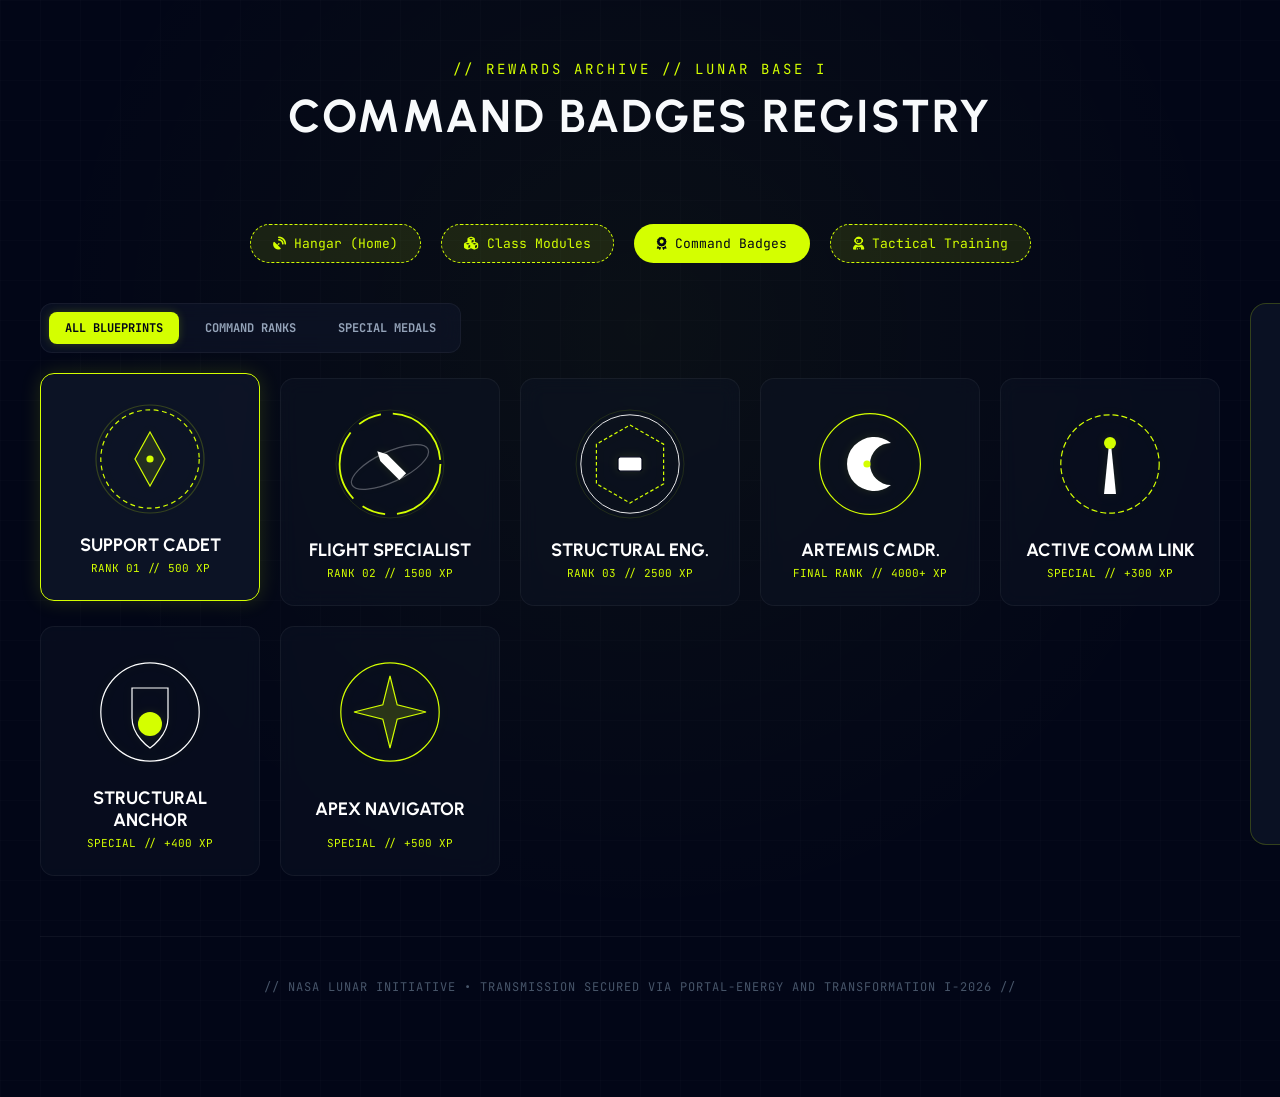
==== badges.html @ 54959a4d "Add files via upload" ====
<!DOCTYPE html>
<html lang="en">
<head>
    <meta charset="UTF-8">
    <meta name="viewport" content="width=device-width, initial-scale=1.0">
    <title>Energy and Transformation I - Command Badges</title>
    <link rel="preconnect" href="https://fonts.googleapis.com">
    <link rel="preconnect" href="https://fonts.gstatic.com" crossorigin>
    <link href="https://fonts.googleapis.com/css2?family=Urbanist:wght@400;500;700&family=JetBrains+Mono:wght@400;700&display=swap" rel="stylesheet">
    <link rel="stylesheet" href="https://cdnjs.cloudflare.com/ajax/libs/font-awesome/6.5.1/css/all.min.css">
    <link rel="stylesheet" href="style.css">
    <style>
        /* Specific adjustments to adapt the interactive showcase layout to style.css */
        .navbar {
            display: flex;
            gap: 20px;
            margin-bottom: 40px;
            z-index: 10;
        }

        /* Showcase layout split */
        .showcase-container {
            display: grid;
            grid-template-columns: 1fr 380px;
            gap: 30px;
            width: 100%;
            max-width: 1200px;
            z-index: 1;
            margin-bottom: 60px;
        }

        @media (max-width: 968px) {
            .showcase-container {
                grid-template-columns: 1fr;
            }
        }

        /* Dynamic Filter Navigation bar */
        .filter-bar {
            display: flex;
            gap: 10px;
            margin-bottom: 25px;
            background: rgba(15, 23, 42, 0.6);
            padding: 8px;
            border-radius: 12px;
            border: 1px solid rgba(255, 255, 255, 0.05);
            width: fit-content;
            backdrop-filter: blur(10px);
        }

        .filter-btn {
            background: transparent;
            border: none;
            color: #94a3b8;
            padding: 8px 16px;
            font-family: 'JetBrains Mono', monospace;
            font-size: 12px;
            font-weight: bold;
            text-transform: uppercase;
            cursor: pointer;
            border-radius: 8px;
            transition: all 0.3s ease;
        }

        .filter-btn:hover {
            color: #f8fafc;
        }

        .filter-btn.active {
            background: #d4ff00;
            color: #020617;
            box-shadow: 0 0 10px rgba(212, 255, 0, 0.2);
        }

        /* Badge grid display */
        .badge-grid {
            display: grid;
            grid-template-columns: repeat(auto-fit, minmax(220px, 1fr));
            gap: 20px;
        }

        .badge-card {
            background: rgba(15, 23, 42, 0.4);
            border: 1px solid rgba(255, 255, 255, 0.05);
            border-radius: 14px;
            padding: 25px 15px;
            text-align: center;
            cursor: pointer;
            transition: all 0.3s cubic-bezier(0.16, 1, 0.3, 1);
            position: relative;
            backdrop-filter: blur(10px);
        }

        .badge-card:hover, .badge-card.selected {
            background: rgba(15, 23, 42, 0.8);
            border-color: #d4ff00;
            transform: translateY(-5px);
            box-shadow: 0 10px 25px rgba(0, 0, 0, 0.5);
        }

        .badge-card.selected {
            box-shadow: 0 0 20px rgba(212, 255, 0, 0.15);
        }

        .badge-icon-wrapper {
            width: 120px;
            height: 120px;
            margin: 0 auto 15px auto;
        }

        .badge-svg {
            width: 100%;
            height: 100%;
            filter: drop-shadow(0 0 5px rgba(212, 255, 0, 0.1));
            transition: transform 0.4s ease;
        }

        .badge-card:hover .badge-svg {
            transform: scale(1.05) rotate(2deg);
        }

        .badge-card h3 {
            font-size: 18px;
            font-weight: 700;
            margin: 0 0 5px 0;
            color: #ffffff;
            text-transform: uppercase;
        }

        .badge-card .badge-type {
            font-family: 'JetBrains Mono', monospace;
            font-size: 11px;
            color: #d4ff00;
            text-transform: uppercase;
        }

        /* Detail inspection panel */
        .details-panel {
            background: rgba(15, 23, 42, 0.7);
            border: 1px solid rgba(212, 255, 0, 0.2);
            border-radius: 16px;
            padding: 30px;
            height: fit-content;
            position: sticky;
            top: 40px;
            backdrop-filter: blur(15px);
            display: flex;
            flex-direction: column;
            align-items: center;
            text-align: center;
        }

        .details-panel h2 {
            font-size: 24px;
            text-transform: uppercase;
            margin: 20px 0 10px 0;
            letter-spacing: 1px;
            color: #ffffff;
        }

        .details-panel .badge-large-wrapper {
            width: 160px;
            height: 160px;
            background: rgba(2, 6, 23, 0.5);
            border-radius: 50%;
            padding: 15px;
            border: 1px dashed rgba(212, 255, 0, 0.3);
            display: flex;
            align-items: center;
            justify-content: center;
        }

        .details-panel .desc {
            font-size: 15px;
            color: #94a3b8;
            line-height: 1.6;
            margin: 15px 0;
            border-bottom: 1px solid rgba(255, 255, 255, 0.05);
            padding-bottom: 20px;
            width: 100%;
        }

        .metric-row {
            display: flex;
            justify-content: space-between;
            width: 100%;
            margin-bottom: 12px;
            font-size: 14px;
        }

        .metric-row span:first-child {
            color: #64748b;
            text-transform: uppercase;
            font-family: 'JetBrains Mono', monospace;
        }

        .metric-row span:last-child {
            color: #ffffff;
            font-weight: bold;
        }

        .footer {
            border-top: 1px solid rgba(255, 255, 255, 0.05);
            width: 100%;
            max-width: 1200px;
            text-align: center;
            padding: 30px 0;
            font-family: 'JetBrains Mono', monospace;
            font-size: 12px;
            color: #475569;
            z-index: 1;
            letter-spacing: 1px;
        }
    </style>
</head>
<body>

    <div class="header">
        <p class="mono">// REWARDS ARCHIVE // LUNAR BASE I</p>
        <h1>Command Badges Registry</h1>
    </div>

    <nav class="navbar">
        <a href="index.html" class="nav-link-btn">
            <i class="fa-solid fa-satellite-dish"></i> Hangar (Home)
        </a>
        <a href="modules.html" class="nav-link-btn">
            <i class="fa-solid fa-cubes"></i> Class Modules
        </a>
        <a href="badges.html" class="nav-link-btn" style="background: #d4ff00; color: #020617;">
            <i class="fa-solid fa-award"></i> Command Badges
        </a>
        <a href="excercises.html" class="nav-link-btn">
            <i class="fa-solid fa-user-astronaut"></i> Tactical Training
        </a>
    </nav>

    <div class="showcase-container">
        
        <div>
            <div class="filter-bar">
                <button class="filter-btn active" onclick="filterBadges('all', this)">All Blueprints</button>
                <button class="filter-btn" onclick="filterBadges('core', this)">Command Ranks</button>
                <button class="filter-btn" onclick="filterBadges('special', this)">Special Medals</button>
            </div>

            <div class="badge-grid" id="badge-grid">
                <div class="badge-card selected" data-type="core" onclick="selectBadge('cadet', this)">
                    <div class="badge-icon-wrapper">
                        <svg class="badge-svg" viewBox="0 0 200 200" fill="none">
                            <circle cx="100" cy="100" r="90" stroke="rgba(212, 255, 0, 0.2)" stroke-width="2" />
                            <circle cx="100" cy="100" r="82" stroke="#d4ff00" stroke-width="2" stroke-dasharray="8 6" />
                            <path d="M 100 55 L 125 100 L 100 145 L 75 100 Z" fill="rgba(212, 255, 0, 0.1)" stroke="#d4ff00" stroke-width="2" />
                            <circle cx="100" cy="100" r="6" fill="#d4ff00" />
                        </svg>
                    </div>
                    <h3>Support Cadet</h3>
                    <span class="badge-type">Rank 01 // 500 XP</span>
                </div>

                <div class="badge-card" data-type="core" onclick="selectBadge('specialist', this)">
                    <div class="badge-icon-wrapper">
                        <svg class="badge-svg" viewBox="0 0 200 200" fill="none">
                            <circle cx="100" cy="100" r="90" stroke="rgba(212, 255, 0, 0.2)" stroke-width="1" />
                            <circle cx="100" cy="100" r="84" stroke="#d4ff00" stroke-width="3" stroke-dasharray="120 20 40 20" />
                            <ellipse cx="100" cy="105" rx="70" ry="25" stroke="rgba(255, 255, 255, 0.3)" stroke-width="2" transform="rotate(-25 100 105)" />
                            <g transform="translate(100,100) rotate(-45) translate(-100,-100)">
                                <path d="M 92 130 L 92 85 L 100 70 L 108 85 L 108 130 Z" fill="#ffffff" />
                            </g>
                        </svg>
                    </div>
                    <h3>Flight Specialist</h3>
                    <span class="badge-type">Rank 02 // 1500 XP</span>
                </div>

                <div class="badge-card" data-type="core" onclick="selectBadge('engineer', this)">
                    <div class="badge-icon-wrapper">
                        <svg class="badge-svg" viewBox="0 0 200 200" fill="none">
                            <circle cx="100" cy="100" r="90" stroke="rgba(212, 255, 0, 0.2)" stroke-width="1" />
                            <circle cx="100" cy="100" r="82" stroke="#ffffff" stroke-width="1.5" />
                            <path d="M 100 35 L 156 67 L 156 133 L 100 165 L 44 133 L 44 67 Z" stroke="#d4ff00" stroke-width="2" stroke-dasharray="6 4" />
                            <rect x="80" y="88" width="40" height="24" rx="4" fill="#ffffff" stroke="#020617" stroke-width="2" />
                        </svg>
                    </div>
                    <h3>Structural Eng.</h3>
                    <span class="badge-type">Rank 03 // 2500 XP</span>
                </div>

                <div class="badge-card" data-type="core" onclick="selectBadge('commander', this)">
                    <div class="badge-icon-wrapper">
                        <svg class="badge-svg" viewBox="0 0 200 200" fill="none">
                            <circle cx="100" cy="100" r="84" stroke="#d4ff00" stroke-width="2" />
                            <path d="M 135 65 A 45 45 0 1 0 135 135 A 35 35 0 1 1 135 65 Z" fill="#ffffff" />
                            <circle cx="95" cy="100" r="6" fill="#d4ff00" />
                        </svg>
                    </div>
                    <h3>Artemis Cmdr.</h3>
                    <span class="badge-type">Final Rank // 4000+ XP</span>
                </div>

                <div class="badge-card" data-type="special" onclick="selectBadge('comm', this)">
                    <div class="badge-icon-wrapper">
                        <svg class="badge-svg" viewBox="0 0 200 200" fill="none">
                            <circle cx="100" cy="100" r="82" stroke="#d4ff00" stroke-width="2" stroke-dasharray="10 5" />
                            <polygon points="90,150 110,150 102,70 98,70" fill="#ffffff" />
                            <circle cx="100" cy="65" r="10" fill="#d4ff00" />
                        </svg>
                    </div>
                    <h3>Active Comm Link</h3>
                    <span class="badge-type">Special // +300 XP</span>
                </div>

                <div class="badge-card" data-type="special" onclick="selectBadge('anchor', this)">
                    <div class="badge-icon-wrapper">
                        <svg class="badge-svg" viewBox="0 0 200 200" fill="none">
                            <circle cx="100" cy="100" r="82" stroke="#ffffff" stroke-width="2" />
                            <path d="M 70 60 L 130 60 L 130 110 C 130 140 100 160 100 160 C 100 160 70 140 70 110 Z" stroke="#ffffff" stroke-width="2" />
                            <ellipse cx="100" cy="120" rx="20" ry="20" fill="#d4ff00" />
                        </svg>
                    </div>
                    <h3>Structural Anchor</h3>
                    <span class="badge-type">Special // +400 XP</span>
                </div>

                <div class="badge-card" data-type="special" onclick="selectBadge('navigator', this)">
                    <div class="badge-icon-wrapper">
                        <svg class="badge-svg" viewBox="0 0 200 200" fill="none">
                            <circle cx="100" cy="100" r="82" stroke="#d4ff00" stroke-width="2" />
                            <path d="M 100 40 L 112 88 L 160 100 L 112 112 L 100 160 L 88 112 L 40 100 L 88 88 Z" fill="rgba(212, 255, 0, 0.15)" stroke="#d4ff00" stroke-width="2" />
                        </svg>
                    </div>
                    <h3>Apex Navigator</h3>
                    <span class="badge-type">Special // +500 XP</span>
                </div>
            </div>
        </div>

        <div class="details-panel" id="details-panel">
            <div class="badge-large-wrapper" id="detail-svg-container">
                </div>
            <h2 id="detail-title">Support Cadet</h2>
            <p class="desc" id="detail-desc">Your first flight certification path. Acquired by successfully calibrating Lunar Base I measurement arrays, processing scientific prefix scaling, and resolving precise multi-coordinate vector tracking layouts.</p>
            
            <div class="metric-row">
                <span>Module Focus</span>
                <span id="detail-mod">Module I: Calibration</span>
            </div>
            <div class="metric-row">
                <span>Requirement</span>
                <span id="detail-req">Approve Phase 1 Vectors Validation</span>
            </div>
            <div class="metric-row">
                <span>XP Value</span>
                <span id="detail-xp" style="color: #d4ff00;">500 XP</span>
            </div>
        </div>

    </div>

    <footer class="footer">
        <p>// NASA LUNAR INITIATIVE • TRANSMISSION SECURED VIA PORTAL-ENERGY AND TRANSFORMATION I-2026 //</p>
    </footer>

    <script>
        // Badges database array tailored for the physical systems criteria
        const badgesData = {
            cadet: {
                title: "Support Cadet",
                desc: "Your first operational spaceflight milestone. Granted upon demonstrating total command over unit system scales, handling precision scientific notations without fractional drifting, and establishing vector tracking mechanics.",
                mod: "Module I: Calibration",
                req: "Approve Phase 1 Vectors Validation",
                xp: "500 XP",
                svg: `<svg viewBox="0 0 200 200" fill
---- style.css ----
/* ==========================================================================
   MISSION HORIZON - GLOBAL STYLES & CONFIGURATION (style.css)
   ========================================================================== */

* { 
    box-sizing: border-box; 
}

body {
    background-color: #020617;
    color: #f8fafc;
    font-family: 'Urbanist', sans-serif;
    margin: 0;
    padding: 60px 20px;
    min-height: 100vh;
    display: flex;
    flex-direction: column;
    align-items: center;
    position: relative;
}

/* Ambient Sci-Fi Background Grid */
body::before {
    content: '';
    position: absolute;
    top: 0; 
    left: 0; 
    width: 100%; 
    height: 100%;
    background: 
        radial-gradient(circle at 50% 30%, rgba(212, 255, 0, 0.04) 0%, transparent 60%),
        linear-gradient(rgba(255,255,255,0.01) 1px, transparent 1px),
        linear-gradient(90deg, rgba(255,255,255,0.01) 1px, transparent 1px);
    background-size: 100% 100%, 40px 40px, 40px 40px;
    z-index: 0;
    pointer-events: none;
}

/* ==========================================================================
   HEADER SECTION
   ========================================================================== */

.header {
    text-align: center;
    margin-bottom: 60px;
    z-index: 1;
}

.header p.mono {
    font-family: 'JetBrains Mono', monospace;
    color: #d4ff00;
    font-size: 14px;
    letter-spacing: 3px;
    margin: 0 0 10px 0;
    text-transform: uppercase;
}

.header h1 {
    font-size: 46px;
    font-weight: 700;
    text-transform: uppercase;
    margin: 0;
    letter-spacing: 2px;
}

.nav-link-btn {
    background: rgba(212, 255, 0, 0.1);
    border: 1px dashed #d4ff00;
    color: #d4ff00;
    padding: 10px 22px;
    border-radius: 20px;
    font-family: 'JetBrains Mono', monospace;
    font-size: 13px;
    text-decoration: none;
    display: inline-flex;
    align-items: center;
    gap: 8px;
    margin-top: 20px;
    transition: all 0.3s ease;
}

.nav-link-btn:hover {
    background: #d4ff00;
    color: #020617;
    box-shadow: 0 0 15px rgba(212, 255, 0, 0.3);
}

/* ==========================================================================
   SECTION TITLES & GRID LAYOUT
   ========================================================================== */

.section-title {
    width: 100%;
    max-width: 1200px;
    font-size: 22px;
    font-weight: 700;
    text-transform: uppercase;
    letter-spacing: 2px;
    color: #94a3b8;
    margin: 40px 0 25px 0;
    border-bottom: 1px solid rgba(255, 255, 255, 0.1);
    padding-bottom: 10px;
    z-index: 1;
    display: flex;
    align-items: center;
    gap: 10px;
}

.section-title span {
    color: #d4ff00;
}

.badge-grid {
    display: grid;
    grid-template-columns: repeat(auto-fit, minmax(270px, 1fr));
    gap: 30px;
    width: 100%;
    max-width: 1200px;
    z-index: 1;
}

/* ==========================================================================
   BADGE CARDS
   ========================================================================== */

.badge-card {
    background: rgba(15, 23, 42, 0.6);
    border: 1px solid rgba(255, 255, 255, 0.05);
    border-radius: 16px;
    padding: 35px 25px;
    text-align: center;
    transition: all 0.4s cubic-bezier(0.16, 1, 0.3, 1);
    position: relative;
    overflow: hidden;
    backdrop-filter: blur(10px);
    display: flex;
    flex-direction: column;
    justify-content: space-between;
    height: 100%;
}

.badge-card::before {
    content: '';
    position: absolute;
    top: 0; left: 0; width: 100%; height: 100%;
    background: radial-gradient(circle at 50% 30%, rgba(212, 255, 0, 0.05) 0%, transparent 50%);
    opacity: 0;
    transition: opacity 0.4s ease;
}

.badge-card:hover {
    transform: translateY(-8px);
    border-color: rgba(212, 255, 0, 0.3);
    box-shadow: 0 20px 40px rgba(0, 0, 0, 0.6), 0 0 30px rgba(212, 255, 0, 0.03);
}

.badge-card:hover::before {
    opacity: 1;
}

/* ==========================================================================
   BADGE GRAPHICS (SVG) & INTERACTION
   ========================================================================== */

.badge-icon-wrapper {
    width: 170px;
    height: 170px;
    margin: 0 auto 25px auto;
    position: relative;
    display: flex;
    align-items: center;
    justify-content: center;
}

.badge-svg {
    width: 100%;
    height: 100%;
    filter: drop-shadow(0 0 8px rgba(212, 255, 0, 0.15));
    transition: transform 0.5s cubic-bezier(0.16, 1, 0.3, 1);
}

.badge-card:hover .badge-svg {
    transform: scale(1.08) rotate(3deg);
}

/* ==========================================================================
   CARD TYPOGRAPHY & META INFO
   ========================================================================== */

.badge-info-top {
    flex-grow: 1;
}

.badge-rank {
    font-family: 'JetBrains Mono', monospace;
    color: #d4ff00;
    font-size: 13px;
    text-transform: uppercase;
    letter-spacing: 1.5px;
    margin-bottom: 8px;
}

.badge-title {
    font-size: 22px;
    font-weight: 700;
    color: #ffffff;
    margin: 0 0 12px 0;
    text-transform: uppercase;
    letter-spacing: 0.5px;
}

.badge-desc {
    font-size: 15px;
    color: #94a3b8;
    line-height: 1.5;
    margin-bottom: 25px;
    min-height: 68px;
}

.badge-meta {
    border-top: 1px solid rgba(255, 255, 255, 0.05);
    padding-top: 18px;
    font-size: 13px;
    color: #64748b;
    font-family: 'JetBrains Mono', monospace;
    text-transform: uppercase;
    letter-spacing: 1px;
    margin-top: auto;
}

/* ==========================================================================
   ACTION BUTTONS & FOOTER CONTROLS
   ========================================================================== */

.action-container {
    margin-top: 60px;
    z-index: 1;
    display: flex;
    gap: 15px;
    justify-content: center;
}

.btn {
    background: transparent;
    border: 1px solid #d4ff00;
    color: #d4ff00;
    padding: 14px 30px;
    border-radius: 30px;
    font-family: 'JetBrains Mono', monospace;
    font-size: 14px;
    font-weight: bold;
    cursor: pointer;
    text-transform: uppercase;
    letter-spacing: 1.5px;
    transition: all 0.3s ease;
    text-decoration: none;
    display: inline-flex;
    align-items: center;
    gap: 10px;
}

.btn:hover {
    background: #d4ff00;
    color: #020617;
    box-shadow: 0 0 20px rgba(212, 255, 0, 0.4);
}
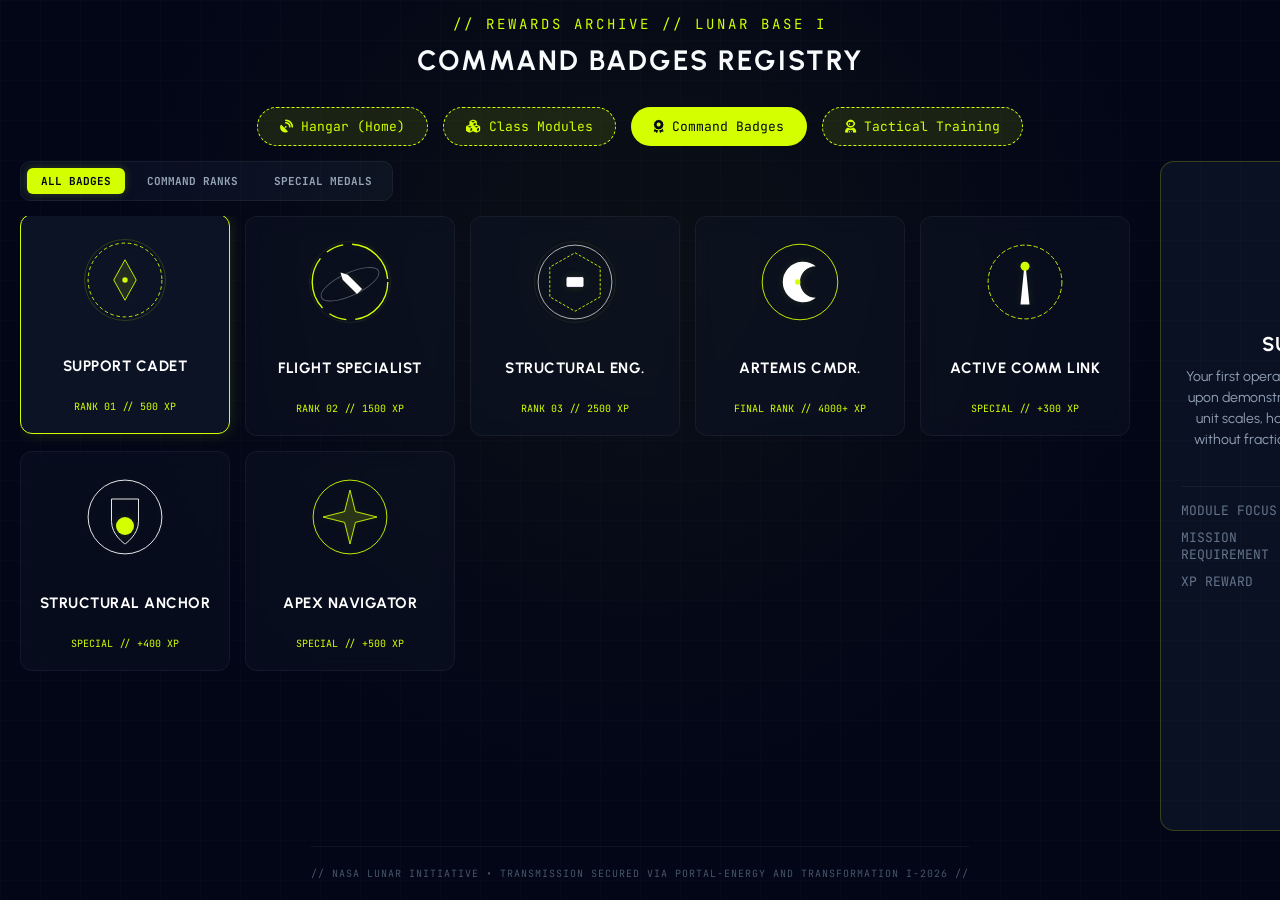
==== commit 7923aa2a: "Add files via upload" ====
--- a/badges.html
+++ b/badges.html
@@ -10,173 +10,230 @@
     <link rel="stylesheet" href="https://cdnjs.cloudflare.com/ajax/libs/font-awesome/6.5.1/css/all.min.css">
     <link rel="stylesheet" href="style.css">
     <style>
-        /* Specific adjustments to adapt the interactive showcase layout to style.css */
+        /* VIEWPORT CONFIGURATION TO PREVENT DEVIATIONS ON DESKTOP SCREENS */
+        html, body {
+            margin: 0;
+            padding: 0;
+            height: 100vh;
+            overflow: hidden; /* Prevents global scroll on the page */
+            background-color: #020617;
+            color: #f8fafc;
+            font-family: 'Urbanist', sans-serif;
+            display: flex;
+            flex-direction: column;
+        }
+
+        /* Mission Header Styles */
+        .header {
+            text-align: center;
+            padding-top: 15px;
+            margin-bottom: 10px;
+            flex-shrink: 0; /* Prevents the header from collapsing */
+        }
+        .header h1 {
+            margin: 0;
+            font-size: 28px;
+            text-transform: uppercase;
+            letter-spacing: 2px;
+        }
+
+        /* Consistent Navigation Bar */
         .navbar {
             display: flex;
-            gap: 20px;
-            margin-bottom: 40px;
+            gap: 15px;
+            justify-content: center;
+            margin-bottom: 15px;
             z-index: 10;
-        }
-
-        /* Showcase layout split */
+            flex-shrink: 0;
+        }
+
+        /* MAIN CONTAINER FITTED TO THE HEIGHT OF THE VIEWPORT */
         .showcase-container {
             display: grid;
             grid-template-columns: 1fr 380px;
-            gap: 30px;
+            gap: 20px;
             width: 100%;
-            max-width: 1200px;
-            z-index: 1;
-            margin-bottom: 60px;
-        }
-
-        @media (max-width: 968px) {
-            .showcase-container {
-                grid-template-columns: 1fr;
-            }
-        }
-
-        /* Dynamic Filter Navigation bar */
+            max-width: 1400px;
+            margin: 0 auto;
+            flex: 1;
+            min-height: 0; /* Allows child containers to scroll internally */
+            padding: 0 20px 15px 20px;
+            box-sizing: border-box;
+        }
+
+        /* LEFT GRID SECTION */
+        .grid-section {
+            display: flex;
+            flex-direction: column;
+            min-height: 0; /* Required for internal scrolling */
+        }
+
+        /* Filter Bar */
         .filter-bar {
             display: flex;
-            gap: 10px;
-            margin-bottom: 25px;
+            gap: 8px;
+            margin-bottom: 15px;
             background: rgba(15, 23, 42, 0.6);
-            padding: 8px;
-            border-radius: 12px;
+            padding: 6px;
+            border-radius: 10px;
             border: 1px solid rgba(255, 255, 255, 0.05);
             width: fit-content;
-            backdrop-filter: blur(10px);
+            flex-shrink: 0;
         }
 
         .filter-btn {
             background: transparent;
             border: none;
             color: #94a3b8;
-            padding: 8px 16px;
+            padding: 6px 14px;
             font-family: 'JetBrains Mono', monospace;
-            font-size: 12px;
+            font-size: 11px;
             font-weight: bold;
             text-transform: uppercase;
             cursor: pointer;
-            border-radius: 8px;
-            transition: all 0.3s ease;
-        }
-
-        .filter-btn:hover {
-            color: #f8fafc;
-        }
-
+            border-radius: 6px;
+            transition: all 0.2s ease;
+        }
+
+        .filter-btn:hover { color: #f8fafc; }
         .filter-btn.active {
             background: #d4ff00;
             color: #020617;
             box-shadow: 0 0 10px rgba(212, 255, 0, 0.2);
         }
 
-        /* Badge grid display */
+        /* GRID WITH AUTOMATIC SCROLL */
         .badge-grid {
             display: grid;
-            grid-template-columns: repeat(auto-fit, minmax(220px, 1fr));
-            gap: 20px;
-        }
-
+            grid-template-columns: repeat(auto-fill, minmax(210px, 1fr));
+            gap: 15px;
+            overflow-y: auto; /* Exclusive scroll for cards */
+            padding-right: 10px;
+            flex: 1;
+            align-content: start;
+        }
+
+        /* Custom futuristic scrollbar */
+        .badge-grid::-webkit-scrollbar, .panel-scroll::-webkit-scrollbar {
+            width: 6px;
+        }
+        .badge-grid::-webkit-scrollbar-thumb, .panel-scroll::-webkit-scrollbar-thumb {
+            background: rgba(212, 255, 0, 0.3);
+            border-radius: 4px;
+        }
+        .badge-grid::-webkit-scrollbar-track, .panel-scroll::-webkit-scrollbar-track {
+            background: rgba(255, 255, 255, 0.01);
+        }
+
+        /* Badge Card */
         .badge-card {
             background: rgba(15, 23, 42, 0.4);
             border: 1px solid rgba(255, 255, 255, 0.05);
-            border-radius: 14px;
-            padding: 25px 15px;
+            border-radius: 12px;
+            padding: 20px 10px;
             text-align: center;
             cursor: pointer;
-            transition: all 0.3s cubic-bezier(0.16, 1, 0.3, 1);
-            position: relative;
-            backdrop-filter: blur(10px);
+            transition: all 0.2s ease;
+            box-sizing: border-box;
+            display: flex;
+            flex-direction: column;
+            justify-content: space-between;
+            height: 220px; /* Fixed height to preserve structure */
         }
 
         .badge-card:hover, .badge-card.selected {
             background: rgba(15, 23, 42, 0.8);
             border-color: #d4ff00;
-            transform: translateY(-5px);
-            box-shadow: 0 10px 25px rgba(0, 0, 0, 0.5);
+            transform: translateY(-2px);
         }
 
         .badge-card.selected {
-            box-shadow: 0 0 20px rgba(212, 255, 0, 0.15);
+            box-shadow: 0 0 15px rgba(212, 255, 0, 0.15);
         }
 
         .badge-icon-wrapper {
-            width: 120px;
-            height: 120px;
-            margin: 0 auto 15px auto;
+            width: 90px;
+            height: 90px;
+            margin: 0 auto 10px auto;
+            flex-shrink: 0;
         }
 
         .badge-svg {
             width: 100%;
             height: 100%;
-            filter: drop-shadow(0 0 5px rgba(212, 255, 0, 0.1));
-            transition: transform 0.4s ease;
-        }
-
-        .badge-card:hover .badge-svg {
-            transform: scale(1.05) rotate(2deg);
+            filter: drop-shadow(0 0 4px rgba(212, 255, 0, 0.1));
         }
 
         .badge-card h3 {
-            font-size: 18px;
+            font-size: 15px;
             font-weight: 700;
-            margin: 0 0 5px 0;
+            margin: 0 0 4px 0;
             color: #ffffff;
             text-transform: uppercase;
+            letter-spacing: 0.5px;
         }
 
         .badge-card .badge-type {
             font-family: 'JetBrains Mono', monospace;
-            font-size: 11px;
+            font-size: 10px;
             color: #d4ff00;
             text-transform: uppercase;
         }
 
-        /* Detail inspection panel */
+        /* RIGHT PANEL DETAILS */
         .details-panel {
             background: rgba(15, 23, 42, 0.7);
             border: 1px solid rgba(212, 255, 0, 0.2);
-            border-radius: 16px;
-            padding: 30px;
-            height: fit-content;
-            position: sticky;
-            top: 40px;
-            backdrop-filter: blur(15px);
+            border-radius: 14px;
+            padding: 20px;
             display: flex;
             flex-direction: column;
             align-items: center;
-            text-align: center;
+            min-height: 0; /* Allows scroll if layout space is tight */
+            box-sizing: border-box;
+        }
+
+        .panel-scroll {
+            width: 100%;
+            overflow-y: auto;
+            display: flex;
+            flex-direction: column;
+            align-items: center;
+            padding-right: 5px;
+            flex: 1;
+        }
+
+        .details-panel .badge-large-wrapper {
+            width: 130px;
+            height: 130px;
+            background: rgba(2, 6, 23, 0.5);
+            border-radius: 50%;
+            padding: 10px;
+            border: 1px dashed rgba(212, 255, 0, 0.3);
+            display: flex;
+            align-items: center;
+            justify-content: center;
+            margin-bottom: 15px;
+            flex-shrink: 0;
         }
 
         .details-panel h2 {
-            font-size: 24px;
+            font-size: 20px;
             text-transform: uppercase;
-            margin: 20px 0 10px 0;
+            margin: 5px 0 10px 0;
             letter-spacing: 1px;
             color: #ffffff;
-        }
-
-        .details-panel .badge-large-wrapper {
-            width: 160px;
-            height: 160px;
-            background: rgba(2, 6, 23, 0.5);
-            border-radius: 50%;
-            padding: 15px;
-            border: 1px dashed rgba(212, 255, 0, 0.3);
-            display: flex;
-            align-items: center;
-            justify-content: center;
+            text-align: center;
         }
 
         .details-panel .desc {
-            font-size: 15px;
+            font-size: 14px;
             color: #94a3b8;
-            line-height: 1.6;
-            margin: 15px 0;
+            line-height: 1.5;
+            margin: 0 0 15px 0;
             border-bottom: 1px solid rgba(255, 255, 255, 0.05);
-            padding-bottom: 20px;
+            padding-bottom: 15px;
+            text-align: center;
             width: 100%;
         }
 
@@ -184,8 +241,8 @@
             display: flex;
             justify-content: space-between;
             width: 100%;
-            margin-bottom: 12px;
-            font-size: 14px;
+            margin-bottom: 10px;
+            font-size: 13px;
         }
 
         .metric-row span:first-child {
@@ -197,29 +254,40 @@
         .metric-row span:last-child {
             color: #ffffff;
             font-weight: bold;
-        }
-
+            text-align: right;
+            padding-left: 10px;
+        }
+
+        /* COMPACT FOOT PAGER */
         .footer {
             border-top: 1px solid rgba(255, 255, 255, 0.05);
-            width: 100%;
-            max-width: 1200px;
             text-align: center;
-            padding: 30px 0;
+            padding: 10px 0;
             font-family: 'JetBrains Mono', monospace;
-            font-size: 12px;
+            font-size: 10px;
             color: #475569;
-            z-index: 1;
             letter-spacing: 1px;
+            background: #020617;
+            flex-shrink: 0;
+        }
+
+        /* Responsive Layout adjustments for smaller screen heights and mobile */
+        @media (max-width: 968px) {
+            html, body { overflow: auto; height: auto; }
+            .showcase-container { grid-template-columns: 1fr; height: auto; }
+            .badge-grid { overflow-y: visible; }
         }
     </style>
 </head>
 <body>
 
+    <!-- HEADINGS -->
     <div class="header">
         <p class="mono">// REWARDS ARCHIVE // LUNAR BASE I</p>
         <h1>Command Badges Registry</h1>
     </div>
 
+    <!-- NAVIGATION BAR -->
     <nav class="navbar">
         <a href="index.html" class="nav-link-btn">
             <i class="fa-solid fa-satellite-dish"></i> Hangar (Home)
@@ -235,17 +303,20 @@
         </a>
     </nav>
 
+    <!-- MAIN GRID LAYOUT -->
     <div class="showcase-container">
         
-        <div>
+        <!-- LEFT SECTION: FILTERS AND CARD SELECTION -->
+        <div class="grid-section">
             <div class="filter-bar">
-                <button class="filter-btn active" onclick="filterBadges('all', this)">All Blueprints</button>
+                <button class="filter-btn active" onclick="filterBadges('all', this)">All Badges</button>
                 <button class="filter-btn" onclick="filterBadges('core', this)">Command Ranks</button>
                 <button class="filter-btn" onclick="filterBadges('special', this)">Special Medals</button>
             </div>
 
             <div class="badge-grid" id="badge-grid">
-                <div class="badge-card selected" data-type="core" onclick="selectBadge('cadet', this)">
+                <!-- BADGE 1: CADET -->
+                <div class="badge-card selected" data-type="core" id="card-cadet" onclick="selectBadge('cadet')">
                     <div class="badge-icon-wrapper">
                         <svg class="badge-svg" viewBox="0 0 200 200" fill="none">
                             <circle cx="100" cy="100" r="90" stroke="rgba(212, 255, 0, 0.2)" stroke-width="2" />
@@ -258,7 +329,8 @@
                     <span class="badge-type">Rank 01 // 500 XP</span>
                 </div>
 
-                <div class="badge-card" data-type="core" onclick="selectBadge('specialist', this)">
+                <!-- BADGE 2: SPECIALIST -->
+                <div class="badge-card" data-type="core" id="card-specialist" onclick="selectBadge('specialist')">
                     <div class="badge-icon-wrapper">
                         <svg class="badge-svg" viewBox="0 0 200 200" fill="none">
                             <circle cx="100" cy="100" r="90" stroke="rgba(212, 255, 0, 0.2)" stroke-width="1" />
@@ -273,7 +345,8 @@
                     <span class="badge-type">Rank 02 // 1500 XP</span>
                 </div>
 
-                <div class="badge-card" data-type="core" onclick="selectBadge('engineer', this)">
+                <!-- BADGE 3: ENGINEER -->
+                <div class="badge-card" data-type="core" id="card-engineer" onclick="selectBadge('engineer')">
                     <div class="badge-icon-wrapper">
                         <svg class="badge-svg" viewBox="0 0 200 200" fill="none">
                             <circle cx="100" cy="100" r="90" stroke="rgba(212, 255, 0, 0.2)" stroke-width="1" />
@@ -286,7 +359,8 @@
                     <span class="badge-type">Rank 03 // 2500 XP</span>
                 </div>
 
-                <div class="badge-card" data-type="core" onclick="selectBadge('commander', this)">
+                <!-- BADGE 4: COMMANDER -->
+                <div class="badge-card" data-type="core" id="card-commander" onclick="selectBadge('commander')">
                     <div class="badge-icon-wrapper">
                         <svg class="badge-svg" viewBox="0 0 200 200" fill="none">
                             <circle cx="100" cy="100" r="84" stroke="#d4ff00" stroke-width="2" />
@@ -298,7 +372,8 @@
                     <span class="badge-type">Final Rank // 4000+ XP</span>
                 </div>
 
-                <div class="badge-card" data-type="special" onclick="selectBadge('comm', this)">
+                <!-- BADGE 5: COMM LINK -->
+                <div class="badge-card" data-type="special" id="card-comm" onclick="selectBadge('comm')">
                     <div class="badge-icon-wrapper">
                         <svg class="badge-svg" viewBox="0 0 200 200" fill="none">
                             <circle cx="100" cy="100" r="82" stroke="#d4ff00" stroke-width="2" stroke-dasharray="10 5" />
@@ -310,7 +385,8 @@
                     <span class="badge-type">Special // +300 XP</span>
                 </div>
 
-                <div class="badge-card" data-type="special" onclick="selectBadge('anchor', this)">
+                <!-- BADGE 6: ANCHOR -->
+                <div class="badge-card" data-type="special" id="card-anchor" onclick="selectBadge('anchor')">
                     <div class="badge-icon-wrapper">
                         <svg class="badge-svg" viewBox="0 0 200 200" fill="none">
                             <circle cx="100" cy="100" r="82" stroke="#ffffff" stroke-width="2" />
@@ -322,7 +398,8 @@
                     <span class="badge-type">Special // +400 XP</span>
                 </div>
 
-                <div class="badge-card" data-type="special" onclick="selectBadge('navigator', this)">
+                <!-- BADGE 7: NAVIGATOR -->
+                <div class="badge-card" data-type="special" id="card-navigator" onclick="selectBadge('navigator')">
                     <div class="badge-icon-wrapper">
                         <svg class="badge-svg" viewBox="0 0 200 200" fill="none">
                             <circle cx="100" cy="100" r="82" stroke="#d4ff00" stroke-width="2" />
@@ -335,39 +412,181 @@
             </div>
         </div>
 
-        <div class="details-panel" id="details-panel">
-            <div class="badge-large-wrapper" id="detail-svg-container">
-                </div>
-            <h2 id="detail-title">Support Cadet</h2>
-            <p class="desc" id="detail-desc">Your first flight certification path. Acquired by successfully calibrating Lunar Base I measurement arrays, processing scientific prefix scaling, and resolving precise multi-coordinate vector tracking layouts.</p>
-            
-            <div class="metric-row">
-                <span>Module Focus</span>
-                <span id="detail-mod">Module I: Calibration</span>
-            </div>
-            <div class="metric-row">
-                <span>Requirement</span>
-                <span id="detail-req">Approve Phase 1 Vectors Validation</span>
-            </div>
-            <div class="metric-row">
-                <span>XP Value</span>
-                <span id="detail-xp" style="color: #d4ff00;">500 XP</span>
+        <!-- RIGHT SECTION: DETAIL INSPECTOR PANEL -->
+        <div class="details-panel">
+            <div class="panel-scroll">
+                <div class="badge-large-wrapper" id="detail-svg-container">
+                    <!-- Dynamic SVG content renders here -->
+                </div>
+                <h2 id="detail-title">Support Cadet</h2>
+                <p class="desc" id="detail-desc">Loading parameters...</p>
+                
+                <div class="metric-row">
+                    <span>Module Focus</span>
+                    <span id="detail-mod">-</span>
+                </div>
+                <div class="metric-row">
+                    <span>Mission Requirement</span>
+                    <span id="detail-req">-</span>
+                </div>
+                <div class="metric-row">
+                    <span>XP Reward</span>
+                    <span id="detail-xp" style="color: #d4ff00;">-</span>
+                </div>
             </div>
         </div>
 
     </div>
 
+    <!-- FOOTER -->
     <footer class="footer">
         <p>// NASA LUNAR INITIATIVE • TRANSMISSION SECURED VIA PORTAL-ENERGY AND TRANSFORMATION I-2026 //</p>
     </footer>
 
     <script>
-        // Badges database array tailored for the physical systems criteria
+        /* Badge Database containing detailed narrative descriptions */
         const badgesData = {
             cadet: {
                 title: "Support Cadet",
-                desc: "Your first operational spaceflight milestone. Granted upon demonstrating total command over unit system scales, handling precision scientific notations without fractional drifting, and establishing vector tracking mechanics.",
+                desc: "Your first operational spaceflight milestone. Granted upon demonstrating complete mastery over system unit scales, handling precision scientific notations without fractional drifting, and establishing vector tracking mechanics.",
                 mod: "Module I: Calibration",
                 req: "Approve Phase 1 Vectors Validation",
                 xp: "500 XP",
-                svg: `<svg viewBox="0 0 200 200" fill+                svg: `<svg viewBox="0 0 200 200" fill="none" class="badge-svg">
+                        <circle cx="100" cy="100" r="90" stroke="rgba(212, 255, 0, 0.2)" stroke-width="2" />
+                        <circle cx="100" cy="100" r="82" stroke="#d4ff00" stroke-width="2" stroke-dasharray="8 6" />
+                        <path d="M 100 55 L 125 100 L 100 145 L 75 100 Z" fill="rgba(212, 255, 0, 0.1)" stroke="#d4ff00" stroke-width="2" />
+                        <circle cx="100" cy="100" r="6" fill="#d4ff00" />
+                      </svg>`
+            },
+            specialist: {
+                title: "Flight Specialist",
+                desc: "Unlocked by demonstrating complete mastery of Uniformly Accelerated Rectilinear Motion (UARM) and mapping pristine horizontal rocket drops in the lunar vacuum.",
+                mod: "Module II: Trajectory",
+                req: "Map Pristine Landing Sequences",
+                xp: "1,500 XP",
+                svg: `<svg viewBox="0 0 200 200" fill="none" class="badge-svg">
+                        <circle cx="100" cy="100" r="90" stroke="rgba(212, 255, 0, 0.2)" stroke-width="1" />
+                        <circle cx="100" cy="100" r="84" stroke="#d4ff00" stroke-width="3" stroke-dasharray="120 20 40 20" />
+                        <ellipse cx="100" cy="105" rx="70" ry="25" stroke="rgba(255, 255, 255, 0.3)" stroke-width="2" transform="rotate(-25 100 105)" />
+                        <g transform="translate(100,100) rotate(-45) translate(-100,-100)">
+                            <path d="M 92 130 L 92 85 L 100 70 L 108 85 L 108 130 Z" fill="#ffffff" />
+                        </g>
+                      </svg>`
+            },
+            engineer: {
+                title: "Structural Engineer",
+                desc: "Earned for solving structural static equilibrium. Cadets must construct absolute net-zero concurrent force models (Free Body Diagrams) to secure modular airlocks against sudden environmental decompression.",
+                mod: "Module III: Deploy",
+                req: "Master Net-Zero Force Balances",
+                xp: "2,500 XP",
+                svg: `<svg viewBox="0 0 200 200" fill="none" class="badge-svg">
+                        <circle cx="100" cy="100" r="90" stroke="rgba(212, 255, 0, 0.2)" stroke-width="1" />
+                        <circle cx="100" cy="100" r="82" stroke="#ffffff" stroke-width="1.5" />
+                        <path d="M 100 35 L 156 67 L 156 133 L 100 165 L 44 133 L 44 67 Z" stroke="#d4ff00" stroke-width="2" stroke-dasharray="6 4" />
+                        <rect x="80" y="88" width="40" height="24" rx="4" fill="#ffffff" stroke="#020617" stroke-width="2" />
+                      </svg>`
+            },
+            commander: {
+                title: "Artemis Commander",
+                desc: "The premier elite technical honor. Reserved only for advanced officers executing comprehensive kinetic energy distribution, mechanical optimization, and lunar solar power preservation loop computations.",
+                mod: "Module IV: Energy Resources",
+                req: "Authorize Energy Integration Projects",
+                xp: "4,000+ XP",
+                svg: `<svg viewBox="0 0 200 200" fill="none" class="badge-svg">
+                        <circle cx="100" cy="100" r="84" stroke="#d4ff00" stroke-width="2" />
+                        <path d="M 135 65 A 45 45 0 1 0 135 135 A 35 35 0 1 1 135 65 Z" fill="#ffffff" />
+                        <circle cx="95" cy="100" r="6" fill="#d4ff00" />
+                      </svg>`
+            },
+            comm: {
+                title: "Active Comm Link",
+                desc: "Awarded for tactical collaboration and teamwork. Achieved by actively explaining difficult physics concepts on crew forums and guiding crewmates through calculation blocks.",
+                mod: "Transversal Track",
+                req: "Consistent Forum & Class Synergy",
+                xp: "+300 XP",
+                svg: `<svg viewBox="0 0 200 200" fill="none" class="badge-svg">
+                        <circle cx="100" cy="100" r="82" stroke="#d4ff00" stroke-width="2" stroke-dasharray="10 5" />
+                        <polygon points="90,150 110,150 102,70 98,70" fill="#ffffff" />
+                        <circle cx="100" cy="65" r="10" fill="#d4ff00" />
+                      </svg>`
+            },
+            anchor: {
+                title: "Structural Anchor",
+                desc: "Acquired through logging and schedule discipline. Granted to cadets who maintain flawless punctuality in submitting mission logs, lab deliverables, and course projects.",
+                mod: "Transversal Track",
+                req: "100% On-Time Log Submissions",
+                xp: "+400 XP",
+                svg: `<svg viewBox="0 0 200 200" fill="none" class="badge-svg">
+                        <circle cx="100" cy="100" r="82" stroke="#ffffff" stroke-width="2" />
+                        <path d="M 70 60 L 130 60 L 130 110 C 130 140 100 160 100 160 C 100 160 70 140 70 110 Z" stroke="#ffffff" stroke-width="2" />
+                        <ellipse cx="100" cy="120" rx="20" ry="20" fill="#d4ff00" />
+                      </svg>`
+            },
+            navigator: {
+                title: "Apex Navigator",
+                desc: "Reserved for theoretical and practical excellence. Awarded for achieving perfect scores on individual tactical assessment missions under high pressure simulated runs.",
+                mod: "Transversal Track",
+                req: "Achieve Perfect Assessment Scores",
+                xp: "+500 XP",
+                svg: `<svg viewBox="0 0 200 200" fill="none" class="badge-svg">
+                        <circle cx="100" cy="100" r="82" stroke="#d4ff00" stroke-width="2" />
+                        <path d="M 100 40 L 112 88 L 160 100 L 112 112 L 100 160 L 88 112 L 40 100 L 88 88 Z" fill="rgba(212, 255, 0, 0.15)" stroke="#d4ff00" stroke-width="2" />
+                      </svg>`
+            }
+        };
+
+        // Handles rendering the right-side informational metrics layout
+        function selectBadge(key) {
+            // Remove highlighted borders on non-selected elements
+            document.querySelectorAll('.badge-card').forEach(card => card.classList.remove('selected'));
+            
+            // Apply selected visual classes to target node elements
+            const targetedCard = document.getElementById(`card-${key}`);
+            if (targetedCard) targetedCard.classList.add('selected');
+
+            // Render details from mapped database object
+            const data = badgesData[key];
+            if (data) {
+                document.getElementById('detail-svg-container').innerHTML = data.svg;
+                document.getElementById('detail-title').innerText = data.title;
+                document.getElementById('detail-desc').innerText = data.desc;
+                document.getElementById('detail-mod').innerText = data.mod;
+                document.getElementById('detail-req').innerText = data.req;
+                document.getElementById('detail-xp').innerText = data.xp;
+            }
+        }
+
+        // Handles navigation/filtering rules beautifully
+        function filterBadges(type, button) {
+            // Highlight current target button node elements
+            document.querySelectorAll('.filter-btn').forEach(btn => btn.classList.remove('active'));
+            button.classList.add('active');
+
+            let visibleBadges = [];
+
+            // Execute filters mapping
+            document.querySelectorAll('.badge-card').forEach(card => {
+                const cardType = card.getAttribute('data-type');
+                if (type === 'all' || cardType === type) {
+                    // Restores CSS grid layout spacing without using generic 'block' collapses
+                    card.style.display = ''; 
+                    visibleBadges.push(card.id.replace('card-', ''));
+                } else {
+                    card.style.display = 'none';
+                }
+            });
+
+            // Automatically focus the first visible card in the filtered selection
+            if (visibleBadges.length > 0) {
+                selectBadge(visibleBadges[0]);
+            }
+        }
+
+        // Initialize script parameters on window load
+        window.onload = function() {
+            selectBadge('cadet');
+        }
+    </script>
+</body>
+</html>
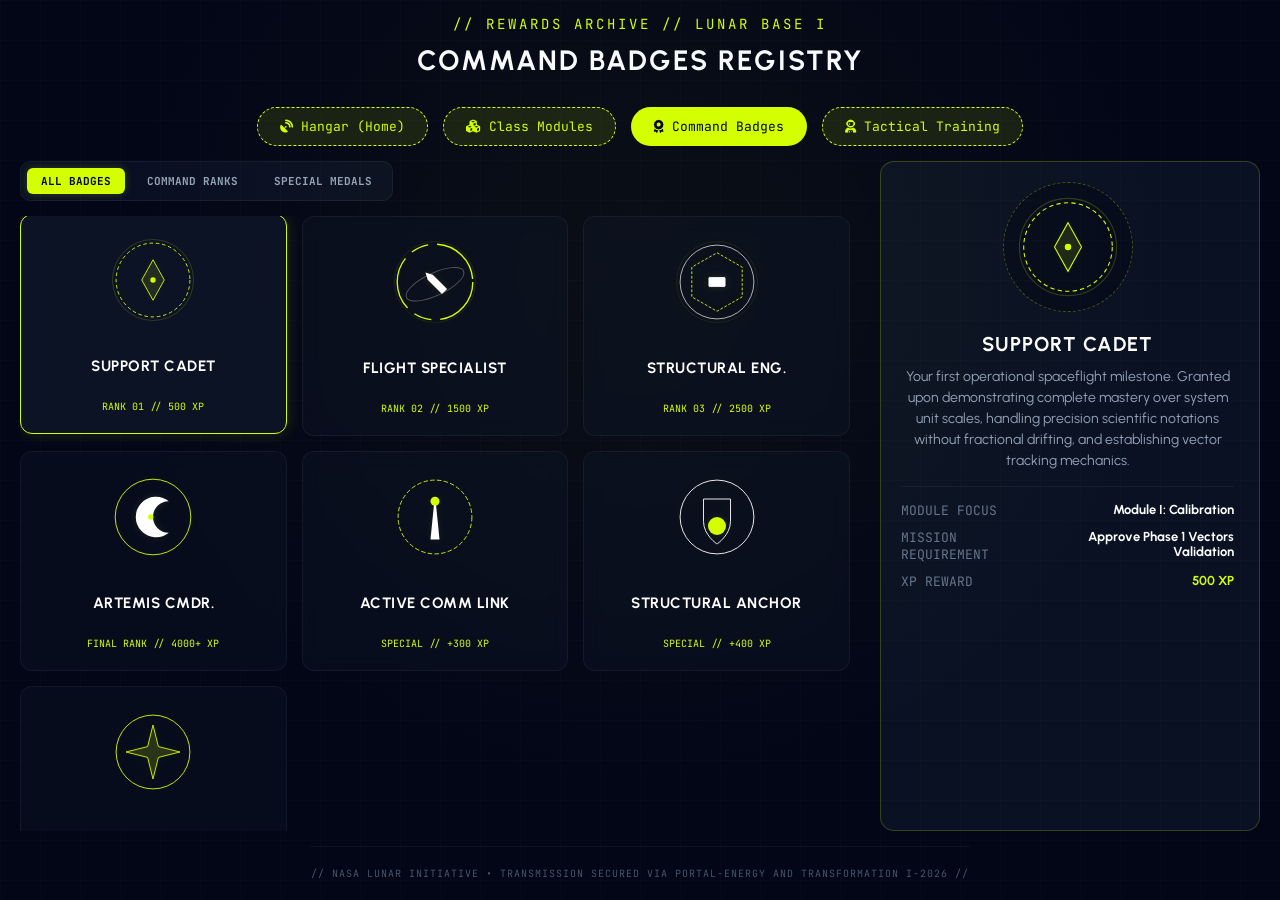
==== commit c274aa32: "Add files via upload" ====
--- a/badges.html
+++ b/badges.html
@@ -50,7 +50,7 @@
         /* MAIN CONTAINER FITTED TO THE HEIGHT OF THE VIEWPORT */
         .showcase-container {
             display: grid;
-            grid-template-columns: 1fr 380px;
+            grid-template-columns: 1fr 380px; /* Locked columns: Left grid remains flexible, Right panel stays fixed at 380px */
             gap: 20px;
             width: 100%;
             max-width: 1400px;
@@ -105,7 +105,7 @@
         /* GRID WITH AUTOMATIC SCROLL */
         .badge-grid {
             display: grid;
-            grid-template-columns: repeat(auto-fill, minmax(210px, 1fr));
+            grid-template-columns: repeat(3, 1fr); /* Enlisted in exactly three columns for a neat structural display */
             gap: 15px;
             overflow-y: auto; /* Exclusive scroll for cards */
             padding-right: 10px;
@@ -275,7 +275,10 @@
         @media (max-width: 968px) {
             html, body { overflow: auto; height: auto; }
             .showcase-container { grid-template-columns: 1fr; height: auto; }
-            .badge-grid { overflow-y: visible; }
+            .badge-grid { grid-template-columns: repeat(2, 1fr); overflow-y: visible; }
+        }
+        @media (max-width: 580px) {
+            .badge-grid { grid-template-columns: 1fr; }
         }
     </style>
 </head>
